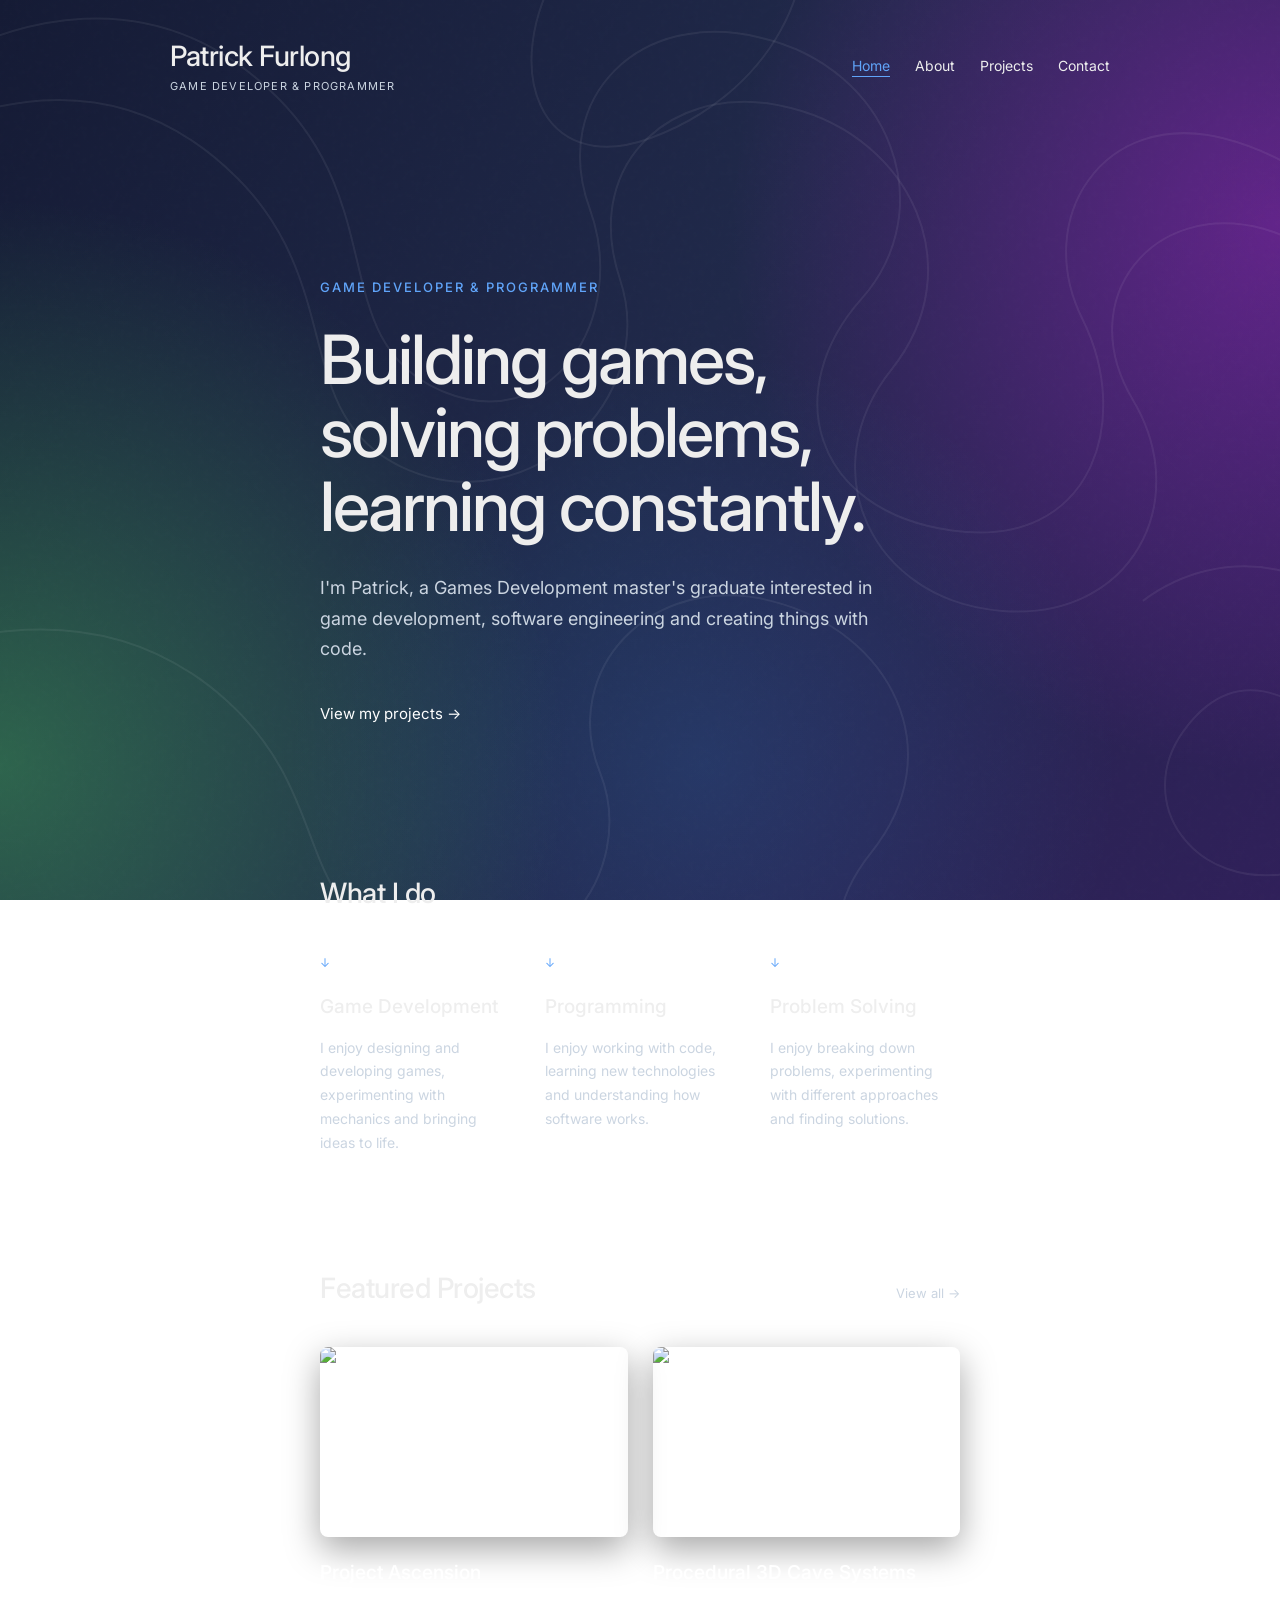
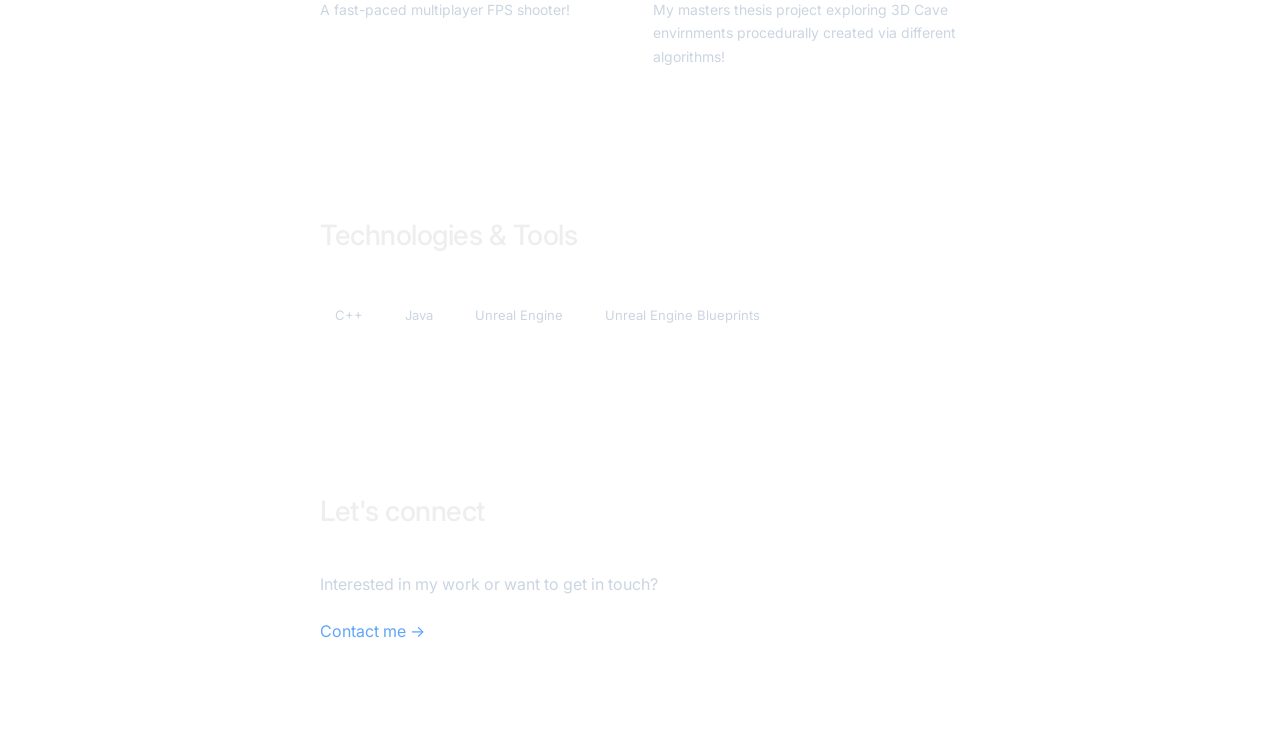
==== index.html @ 20e56b41 "Initial Commit Website setup :]" ====
<!DOCTYPE html>
<html lang="en">

<head>
    <meta charset="UTF-8">
    <meta name="viewport" content="width=device-width, initial-scale=1.0">

    <title>Patrick Furlong</title>

    <!-- Google Font -->
    <link rel="preconnect" href="https://fonts.googleapis.com">
    <link rel="preconnect" href="https://fonts.gstatic.com" crossorigin>

    <link
        href="https://fonts.googleapis.com/css2?family=Inter:wght@400;500&display=swap"
        rel="stylesheet"
    >

    <link rel="stylesheet" href="style.css">
</head>

<body>

    <header>
        <h1>Patrick Furlong</h1>

        <nav>
            <a href="index.html" class="active">Home</a>
            <a href="about.html">About</a>
            <a href="projects.html">Projects</a>
            <a href="contact.html">Contact</a>
        </nav>
    </header>


    <main>

        <!-- Hero -->

        <section class="hero">

            <p class="hero-label">
                GAME DEVELOPER & PROGRAMMER
            </p>

            <h2>
                Building games,<br>
                solving problems,<br>
                learning constantly.
            </h2>

            <p class="hero-description">
                I'm Patrick, a Games Development master's graduate
                interested in game development, software engineering
                and creating things with code.
            </p>

            <a href="projects.html" class="hero-link">
                View my projects →
            </a>

        </section>


        <!-- What I do -->

        <section class="home-section">

            <h2>What I do</h2>

            <div class="skills">

                <div class="skill">

                    <span class="skill-number">↓</span>

                    <h3>Game Development</h3>

                    <p>
                        I enjoy designing and developing games,
                        experimenting with mechanics and bringing
                        ideas to life.
                    </p>

                </div>


                <div class="skill">

                    <span class="skill-number">↓</span>

                    <h3>Programming</h3>

                    <p>
                        I enjoy working with code, learning new
                        technologies and understanding how software
                        works.
                    </p>

                </div>


                <div class="skill">

                    <span class="skill-number">↓</span>

                    <h3>Problem Solving</h3>

                    <p>
                        I enjoy breaking down problems, experimenting
                        with different approaches and finding solutions.
                    </p>

                </div>

            </div>

        </section>


        <!-- Featured projects -->

        <section class="home-section">

            <div class="section-heading">

                <h2>Featured Projects</h2>

                <a href="projects.html">
                    View all →
                </a>

            </div>


            <div class="featured-projects">

                <a href="projects.html" class="featured-project">

                    <img
                        src="images/projectAscension.png"
                        alt="Screenshot of first project"
                    >

                    <div class="featured-project-info">

                        <h3>Project Ascension</h3>

                        <p>
                            A fast-paced multiplayer FPS shooter!
                        </p>

                    </div>

                </a>


                <a href="projects.html" class="featured-project">

                    <img
                        src="images/3D-Algorithms.png"
                        alt="Screenshot of second project"
                    >

                    <div class="featured-project-info">

                        <h3>Procedural 3D Cave Systems</h3>

                        <p>
                            My masters thesis project exploring 3D Cave
                            envirnments procedurally created via different
                            algorithms! 
                        </p>

                    </div>

                </a>

            </div>

        </section>


        <!-- Skills -->

        <section class="home-section skills-section">

            <h2>Technologies & Tools</h2>

            <div class="technology-list">

                <span>C++</span>

                <span>Java</span>

                <span>Unreal Engine</span>

                <span>Unreal Engine Blueprints</span>

            </div>

        </section>


        <!-- Contact -->

        <section class="home-section final-section">

            <h2>Let's connect</h2>

            <p>
                Interested in my work or want to get in touch?
            </p>

            <a href="contact.html">
                Contact me →
            </a>

        </section>

    </main>

</body>

</html>
---- style.css ----
/* ========================================
   Background colours
   ======================================== */

:root {
    --background-dark: #151b35;
    --background-blue: #20294a;
    --background-purple: #30205a;

    --glow-green: rgba(91, 255, 109, 0.30);
    --glow-pink: rgba(218, 38, 255, 0.32);
    --glow-blue: rgba(52, 166, 255, 0.14);

    --pattern: rgba(255, 255, 255, 0.10);

    --text-main: #eeeeee;
    --text-muted: #cbd5e1;

    --accent-blue: #60a5fa;
}


/* ========================================
   General
   ======================================== */

* {
    box-sizing: border-box;
}

html {
    min-height: 100%;
}

body {
    margin: 0;
    min-height: 100vh;

    color: var(--text-main);

    font-family: "Inter", sans-serif;
    font-weight: 400;

    line-height: 1.7;

    position: relative;

    overflow-x: hidden;

    background:
        radial-gradient(
            circle at 0% 85%,
            var(--glow-green),
            transparent 38%
        ),
        radial-gradient(
            circle at 100% 25%,
            var(--glow-pink),
            transparent 38%
        ),
        radial-gradient(
            circle at 55% 85%,
            var(--glow-blue),
            transparent 40%
        ),
        linear-gradient(
            120deg,
            var(--background-dark),
            var(--background-blue),
            var(--background-purple)
        );

    background-size:
        100% 100%,
        100% 100%,
        100% 100%,
        100% 100%;

    background-attachment: fixed;
}


/* ========================================
   Organic background pattern
   ======================================== */

body::before {
    content: "";

    position: fixed;

    inset: -5%;

    width: 110%;
    height: 110%;

    pointer-events: none;

    opacity: 0.65;

    background-image:
        url("data:image/svg+xml,%3Csvg width='1400' height='1000' viewBox='0 0 1400 1000' xmlns='http://www.w3.org/2000/svg'%3E%3Cg fill='none' stroke='white' stroke-width='2' stroke-opacity='.10'%3E%3Cpath d='M-100 180 C80 40 230 40 340 150 C450 260 390 390 500 440 C610 490 690 370 650 260 C610 150 700 60 820 90 C950 120 1000 260 920 350 C840 440 870 560 1010 580 C1150 600 1190 470 1140 370 C1090 270 1160 160 1280 190 C1380 215 1450 300 1510 350'/%3E%3Cpath d='M-150 270 C40 120 190 120 300 230 C410 340 350 470 470 520 C590 570 720 450 680 330 C640 210 740 130 850 160 C970 190 1030 320 950 420 C870 520 930 650 1060 660 C1190 670 1250 550 1190 450 C1130 350 1210 250 1320 280 C1420 310 1470 390 1530 450'/%3E%3Cpath d='M-180 780 C20 650 180 650 290 750 C400 850 350 960 480 1000 C610 1040 700 920 660 820 C620 720 710 620 830 650 C950 680 1010 800 930 900 C850 1000 930 1080 1050 1100'/%3E%3Cpath d='M850 -100 C900 40 820 150 710 190 C600 230 560 120 620 20 C680 -80 800 -120 850 -100'/%3E%3Cpath d='M1200 650 C1280 590 1390 610 1450 700 C1510 790 1450 900 1350 920 C1250 940 1190 850 1240 780 C1290 710 1350 740 1400 790'/%3E%3C/g%3E%3C/svg%3E");

    background-repeat: no-repeat;

    background-position: center;

    background-size: cover;

    z-index: 0;
}


/* ========================================
   Subtle grain/noise
   ======================================== */

body::after {
    content: "";

    position: fixed;

    inset: 0;

    pointer-events: none;

    opacity: 0.025;

    background-image:
        url("data:image/svg+xml,%3Csvg viewBox='0 0 180 180' xmlns='http://www.w3.org/2000/svg'%3E%3Cfilter id='noise'%3E%3CfeTurbulence type='fractalNoise' baseFrequency='.9' numOctaves='4' stitchTiles='stitch'/%3E%3C/filter%3E%3Crect width='100%25' height='100%25' filter='url(%23noise)' opacity='.5'/%3E%3C/svg%3E");

    z-index: 999;
}


/* ========================================
   Header
   ======================================== */

header {
    max-width: 1000px;

    margin: 40px auto;

    padding: 0 30px;

    display: flex;

    align-items: center;

    justify-content: space-between;

    position: relative;

    z-index: 1;
}

header h1 {
    margin: 0;

    font-size: 28px;

    font-weight: 500;

    letter-spacing: -0.5px;

    line-height: 1.2;
}


/* Small subtitle underneath name */

header h1::after {
    content: "Game Developer & Programmer";

    display: block;

    margin-top: 6px;

    color: var(--text-muted);

    font-size: 11px;

    font-weight: 400;

    letter-spacing: 1.2px;

    text-transform: uppercase;
}


/* ========================================
   Navigation
   ======================================== */

nav {
    display: flex;

    gap: 25px;
}

nav a {
    color: var(--text-main);

    text-decoration: none;

    font-size: 14px;

    transition:
        color 0.2s ease,
        opacity 0.2s ease;
}

nav a:hover {
    color: #93c5fd;

    opacity: 1;
}

nav a.active {
    color: var(--accent-blue);

    text-decoration: underline;

    text-underline-offset: 5px;
}


/* ========================================
   Main content
   ======================================== */

main {
    max-width: 700px;

    margin: 100px auto;

    padding: 0 30px;

    position: relative;

    z-index: 1;
}

main h2 {
    margin-bottom: 30px;

    font-size: 28px;

    font-weight: 500;

    letter-spacing: -0.5px;
}

main p {
    margin-bottom: 20px;

    font-size: 16px;
}


/* ========================================
   Homepage Hero
   ======================================== */

.hero {
    padding: 70px 0 120px;
}

.hero-label {
    margin-bottom: 25px;

    color: var(--accent-blue);

    font-size: 13px;

    font-weight: 500;

    letter-spacing: 2px;
}

.hero h2 {
    margin: 0 0 30px;

    font-size: clamp(42px, 7vw, 68px);

    line-height: 1.08;

    letter-spacing: -2px;

    font-weight: 500;
}

.hero-description {
    max-width: 570px;

    margin-bottom: 35px;

    color: var(--text-muted);

    font-size: 18px;

    line-height: 1.7;
}

.hero-link {
    display: inline-block;

    color: #ffffff;

    text-decoration: none;

    font-size: 15px;

    transition:
        transform 0.2s ease,
        opacity 0.2s ease;
}

.hero-link:hover {
    opacity: 0.7;

    transform: translateX(4px);
}


/* ========================================
   About page
   ======================================== */

.about-intro {
    display: flex;

    align-items: flex-start;

    gap: 60px;
}

.about-intro img {
    width: 260px;

    height: 330px;

    object-fit: cover;

    flex-shrink: 0;

    border-radius: 12px;

    box-shadow:
        0 12px 35px rgba(0, 0, 0, 0.35),
        0 0 40px rgba(218, 38, 255, 0.12);
}

.about-text {
    flex: 1;
}

.about-text h2 {
    margin-top: 0;

    margin-bottom: 30px;

    font-size: 32px;

    font-weight: 500;
}

.about-text p {
    font-size: 17px;

    line-height: 1.8;

    margin-bottom: 22px;
}


/* ========================================
   Homepage sections
   ======================================== */

.home-section {
    margin-bottom: 110px;
}

.home-section h2 {
    margin-bottom: 35px;
}


/* ========================================
   Skills
   ======================================== */

.skills {
    display: grid;

    grid-template-columns: repeat(3, 1fr);

    gap: 35px;
}

.skill {
    position: relative;
}

.skill-number {
    display: block;

    margin-bottom: 18px;

    color: var(--accent-blue);

    font-size: 12px;

    letter-spacing: 1px;
}

.skill h3 {
    margin: 0 0 12px;

    font-size: 19px;

    font-weight: 500;
}

.skill p {
    margin: 0;

    color: var(--text-muted);

    font-size: 14px;
}


/* ========================================
   Section heading
   ======================================== */

.section-heading {
    display: flex;

    align-items: baseline;

    justify-content: space-between;

    gap: 20px;

    margin-bottom: 35px;
}

.section-heading h2 {
    margin: 0;
}

.section-heading a {
    color: var(--text-muted);

    font-size: 13px;

    text-decoration: none;
}

.section-heading a:hover {
    color: #ffffff;
}


/* ========================================
   Featured projects
   ======================================== */

.featured-projects {
    display: grid;

    grid-template-columns: repeat(2, 1fr);

    gap: 25px;
}

.featured-project {
    display: block;

    color: #ffffff;

    text-decoration: none;

    transition:
        transform 0.25s ease,
        opacity 0.25s ease;
}

.featured-project:hover {
    transform: translateY(-5px);
}

.featured-project img {
    display: block;

    width: 100%;

    height: 190px;

    object-fit: cover;

    margin-bottom: 20px;

    border-radius: 8px;

    box-shadow:
        0 12px 35px rgba(0, 0, 0, 0.35);

    transition:
        box-shadow 0.25s ease;
}

.featured-project:hover img {
    box-shadow:
        0 18px 45px rgba(0, 0, 0, 0.45);
}

.featured-project-info h3 {
    margin: 0 0 8px;

    font-size: 19px;

    font-weight: 500;
}

.featured-project-info p {
    margin: 0;

    color: var(--text-muted);

    font-size: 14px;
}


/* ========================================
   Technologies
   ======================================== */

.skills-section {
    padding-top: 10px;
}

.technology-list {
    display: flex;

    flex-wrap: wrap;

    gap: 12px;
}

.technology-list span {
    padding: 8px 14px;

    color: var(--text-muted);

    font-size: 13px;

    border: 1px solid rgba(255, 255, 255, 0.12);

    border-radius: 20px;

    background: rgba(255, 255, 255, 0.03);
}


/* ========================================
   Final section
   ======================================== */

.final-section {
    margin-bottom: 40px;

    padding-top: 20px;
}

.final-section p {
    color: var(--text-muted);
}

.final-section a {
    color: var(--accent-blue);

    text-decoration: none;
}

.final-section a:hover {
    color: #93c5fd;
}


/* ========================================
   Contact links
   ======================================== */

.contact-links {
    display: flex;

    flex-direction: column;

    gap: 18px;

    margin-top: 35px;
}

.contact-link {
    display: flex;

    align-items: center;

    gap: 14px;

    width: fit-content;

    color: #93c5fd !important;

    text-decoration: none;

    font-size: 16px;

    transition:
        opacity 0.2s ease,
        transform 0.2s ease;
}

.contact-link:hover {
    color: #bfdbfe !important;

    opacity: 1;

    transform: translateX(4px);
}

.contact-link img {
    width: 28px;

    height: 28px;

    object-fit: contain;
}

.contact-icon {
    display: flex;

    align-items: center;

    justify-content: center;

    width: 28px;

    height: 28px;

    font-size: 22px;
}


/* ========================================
   Projects page
   ======================================== */

.project {
    display: flex;

    gap: 35px;

    margin-bottom: 70px;
}

.project img {
    width: 250px;

    height: 170px;

    object-fit: cover;

    flex-shrink: 0;

    border-radius: 8px;

    box-shadow:
        0 12px 35px rgba(0, 0, 0, 0.35);

    transition:
        transform 0.25s ease,
        box-shadow 0.25s ease;
}

.project img:hover {
    transform: translateY(-4px);

    box-shadow:
        0 18px 45px rgba(0, 0, 0, 0.45);
}

.project-content {
    flex: 1;
}

.project h3 {
    margin: 0 0 12px;

    font-size: 24px;

    font-weight: 500;
}

.project p {
    margin-bottom: 12px;

    font-size: 15px;
}

.project .technology {
    color: var(--text-muted);

    font-size: 14px;
}

.project-link {
    font-size: 14px;
}


/* ========================================
   Footer
   ======================================== */

footer {
    max-width: 1000px;

    margin: 100px auto 40px;

    padding: 0 30px;

    color: var(--text-muted);

    font-size: 14px;

    position: relative;

    z-index: 1;
}


/* ========================================
   Mobile
   ======================================== */

@media (max-width: 700px) {

    header {
        margin: 30px auto;

        padding: 0 20px;

        flex-direction: column;

        align-items: flex-start;

        gap: 20px;
    }

    header h1::after {
        font-size: 10px;

        letter-spacing: 1px;
    }

    main {
        margin: 60px auto;

        padding: 0 20px;
    }

    .hero {
        padding: 40px 0 80px;
    }

    .hero h2 {
        font-size: 42px;

        letter-spacing: -1.5px;
    }

    .hero-description {
        font-size: 16px;
    }

    .skills {
        grid-template-columns: 1fr;

        gap: 40px;
    }

    .section-heading {
        align-items: flex-start;

        flex-direction: column;

        gap: 10px;
    }

    .featured-projects {
        grid-template-columns: 1fr;
    }

    .featured-project img {
        height: auto;
    }

    .technology-list {
        gap: 8px;
    }

    .about-intro {
        flex-direction: column;

        align-items: flex-start;

        gap: 30px;
    }

    .about-intro img {
        width: 180px;

        height: 230px;
    }

    .about-text h2 {
        font-size: 28px;
    }

    .about-text p {
        font-size: 16px;

        line-height: 1.7;
    }

    nav {
        flex-wrap: wrap;

        gap: 15px 20px;
    }

    .project {
        flex-direction: column;

        gap: 20px;
    }

    .project img {
        width: 100%;

        height: auto;
    }

    footer {
        margin: 80px auto 30px;

        padding: 0 20px;
    }

}
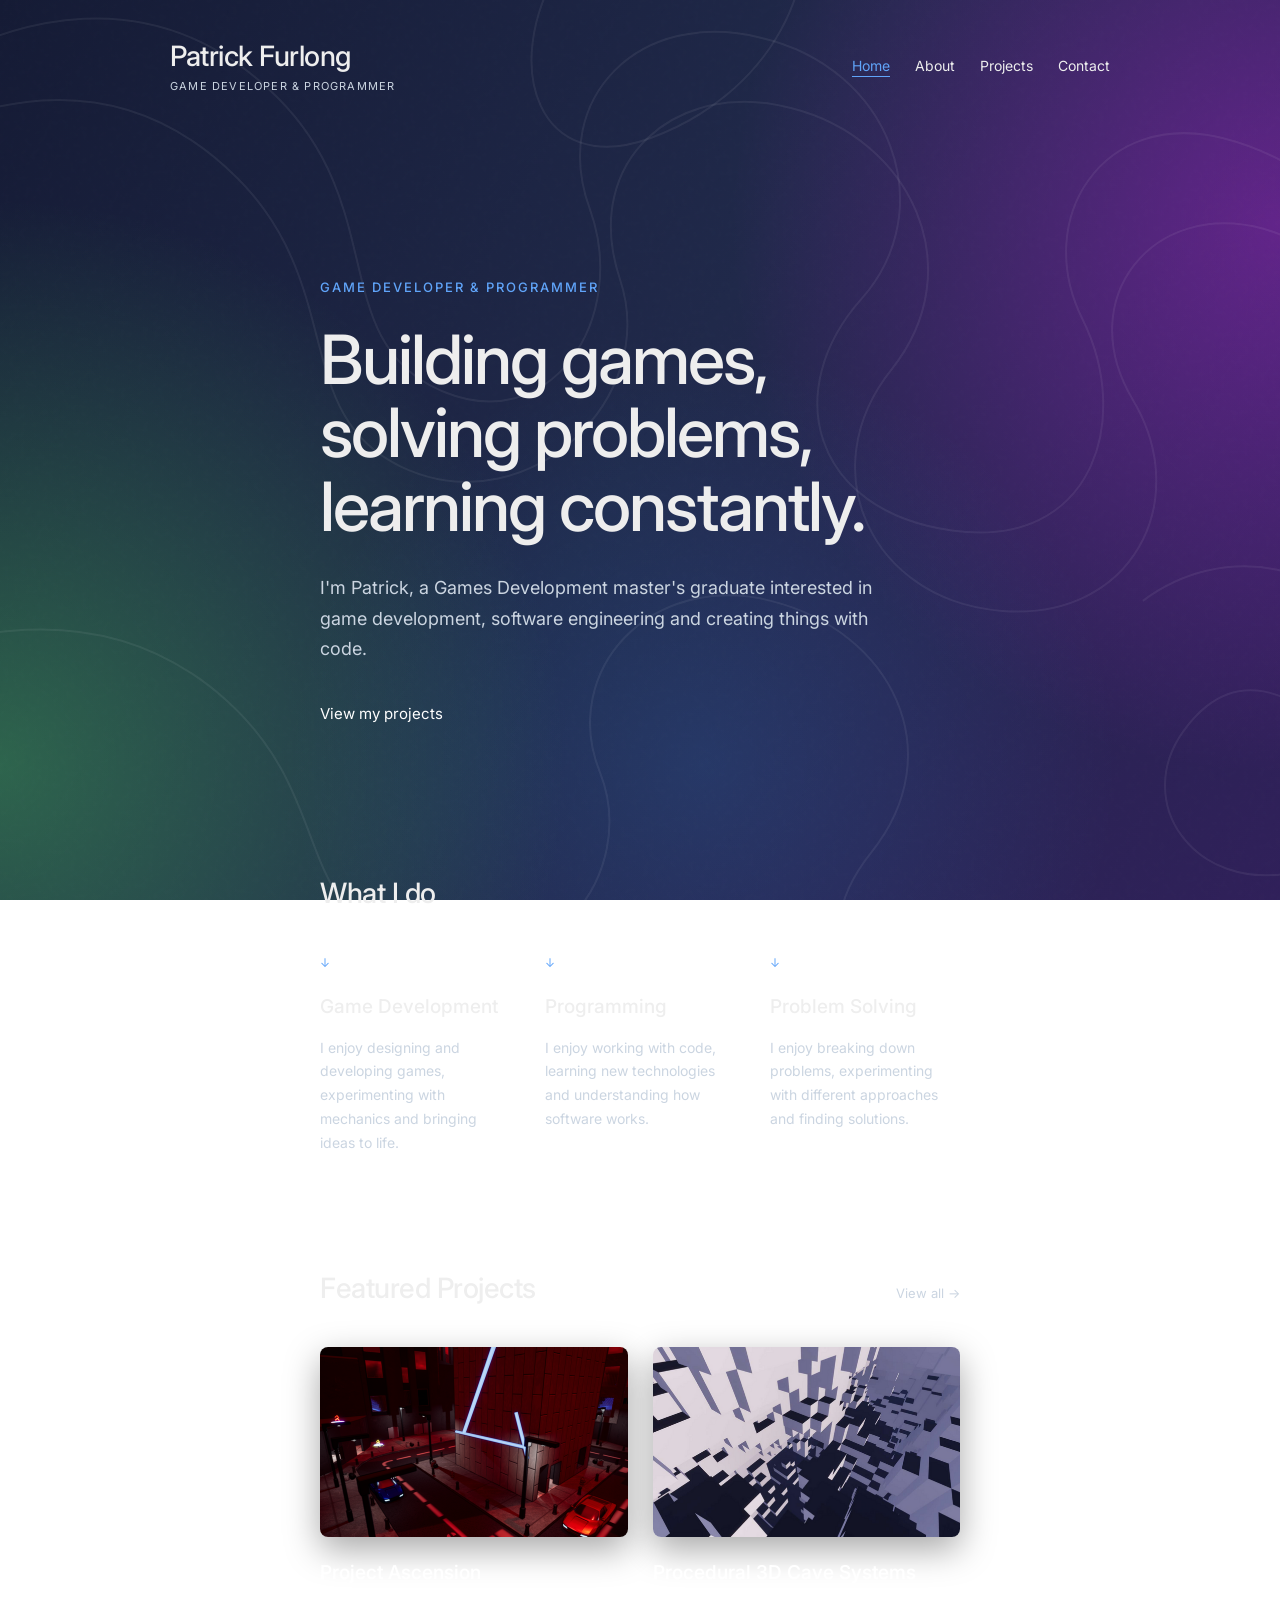
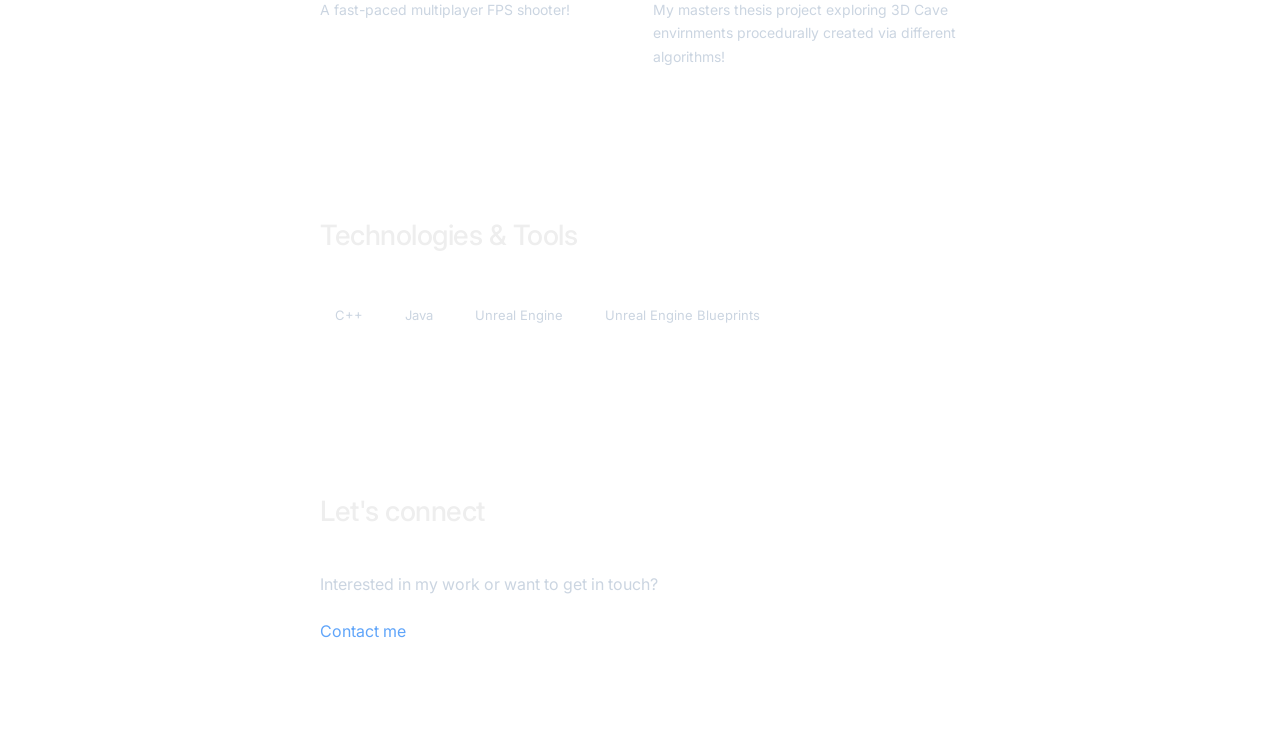
==== commit 7e2fd10a: "Update index.html Slightly tweaked the index html file" ====
--- a/index.html
+++ b/index.html
@@ -56,7 +56,7 @@
             </p>
 
             <a href="projects.html" class="hero-link">
-                View my projects →
+                View my projects
             </a>
 
         </section>
@@ -213,7 +213,7 @@
             </p>
 
             <a href="contact.html">
-                Contact me →
+                Contact me
             </a>
 
         </section>
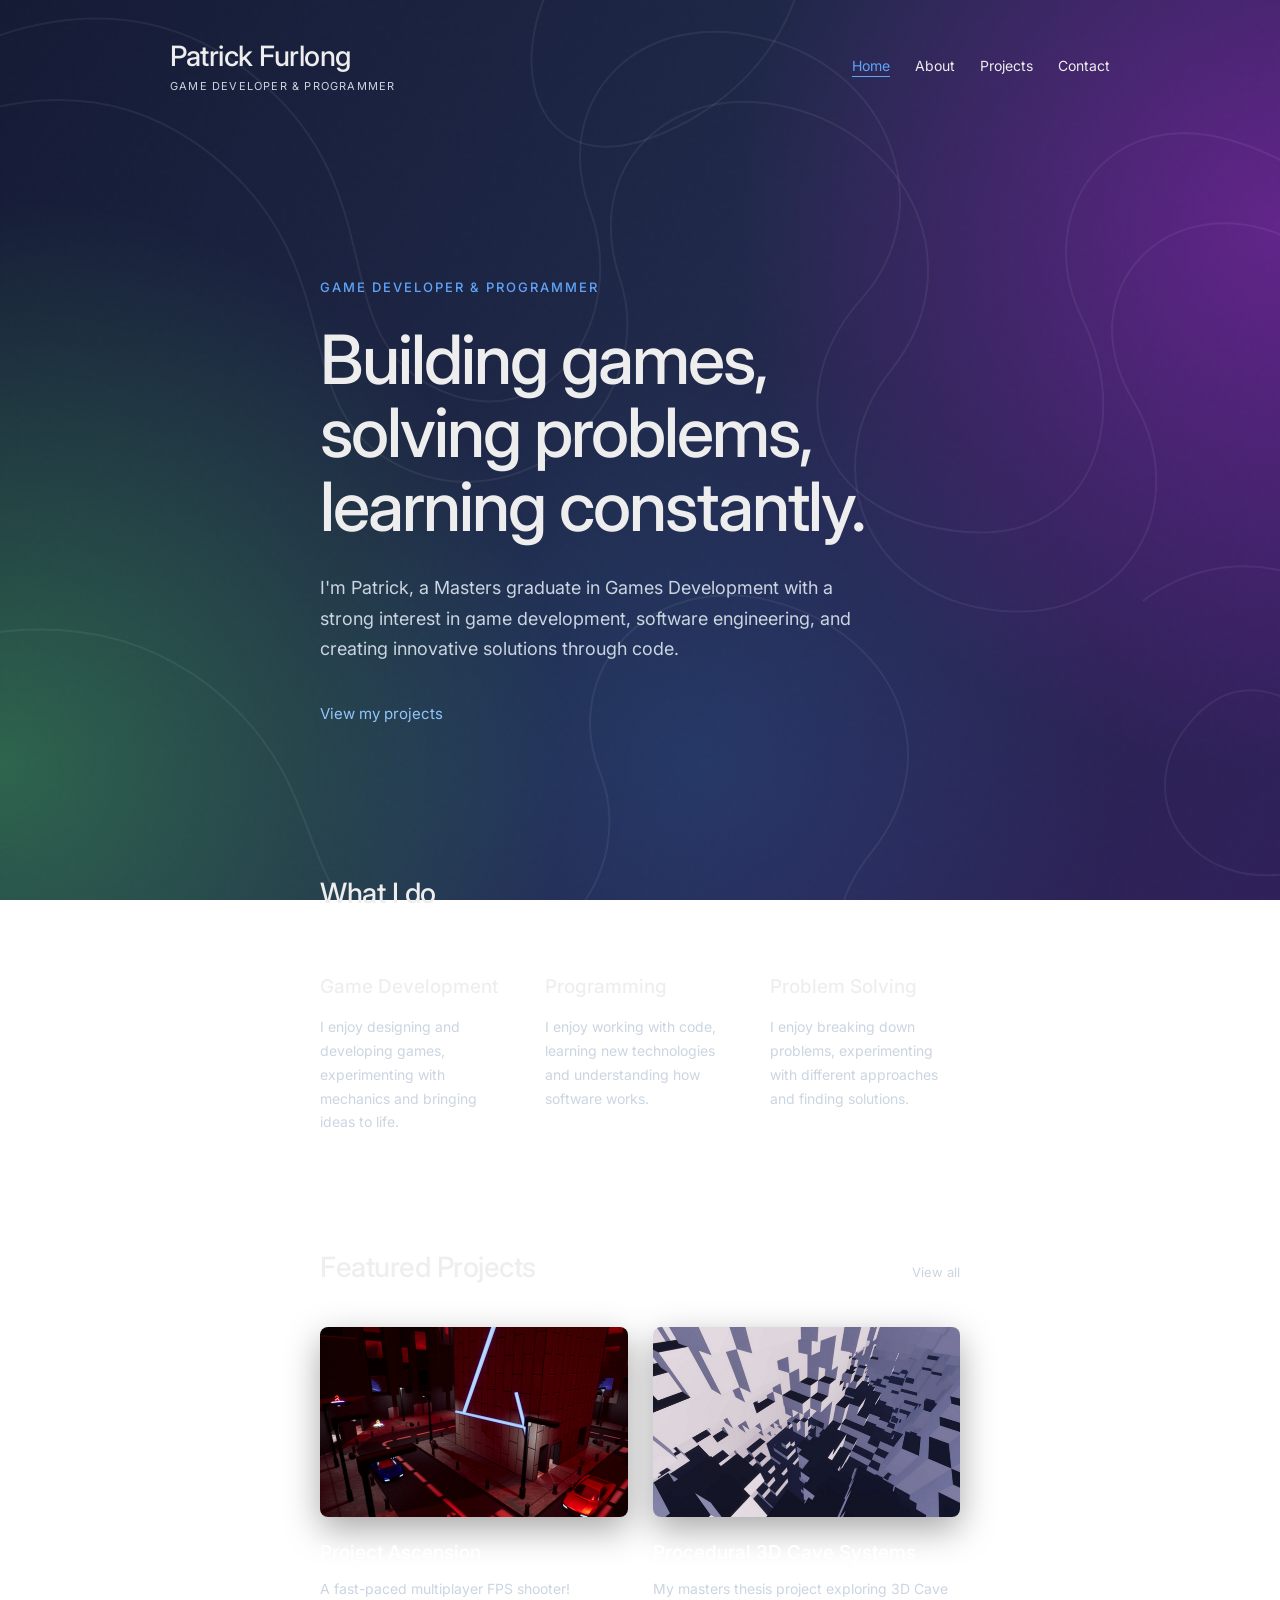
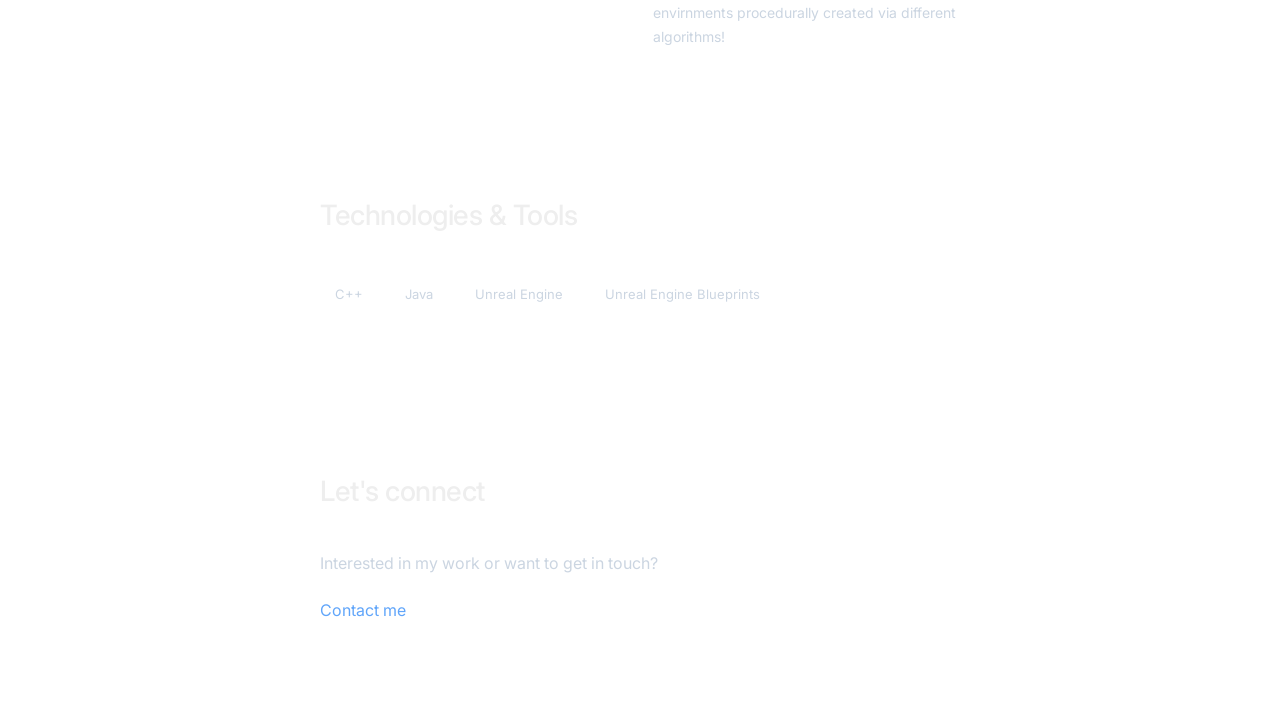
==== commit eb5db8e5: "Update" ====
--- a/index.html
+++ b/index.html
@@ -50,9 +50,8 @@
             </h2>
 
             <p class="hero-description">
-                I'm Patrick, a Games Development master's graduate
-                interested in game development, software engineering
-                and creating things with code.
+                I'm Patrick, a Masters graduate in Games Development with a strong interest in game 
+                development, software engineering, and creating innovative solutions through code.
             </p>
 
             <a href="projects.html" class="hero-link">
@@ -72,7 +71,7 @@
 
                 <div class="skill">
 
-                    <span class="skill-number">↓</span>
+                    <span class="skill-number"></span>
 
                     <h3>Game Development</h3>
 
@@ -87,7 +86,7 @@
 
                 <div class="skill">
 
-                    <span class="skill-number">↓</span>
+                    <span class="skill-number"></span>
 
                     <h3>Programming</h3>
 
@@ -102,7 +101,7 @@
 
                 <div class="skill">
 
-                    <span class="skill-number">↓</span>
+                    <span class="skill-number"></span>
 
                     <h3>Problem Solving</h3>
 
@@ -127,7 +126,7 @@
                 <h2>Featured Projects</h2>
 
                 <a href="projects.html">
-                    View all →
+                    View all
                 </a>
 
             </div>
--- a/style.css
+++ b/style.css
@@ -306,7 +306,7 @@
 .hero-link {
     display: inline-block;
 
-    color: #ffffff;
+    color: #93c5fd !important;
 
     text-decoration: none;
 
@@ -314,11 +314,11 @@
 
     transition:
         transform 0.2s ease,
-        opacity 0.2s ease;
+        color 0.2s ease;
 }
 
 .hero-link:hover {
-    opacity: 0.7;
+    color: #bfdbfe !important;
 
     transform: translateX(4px);
 }
